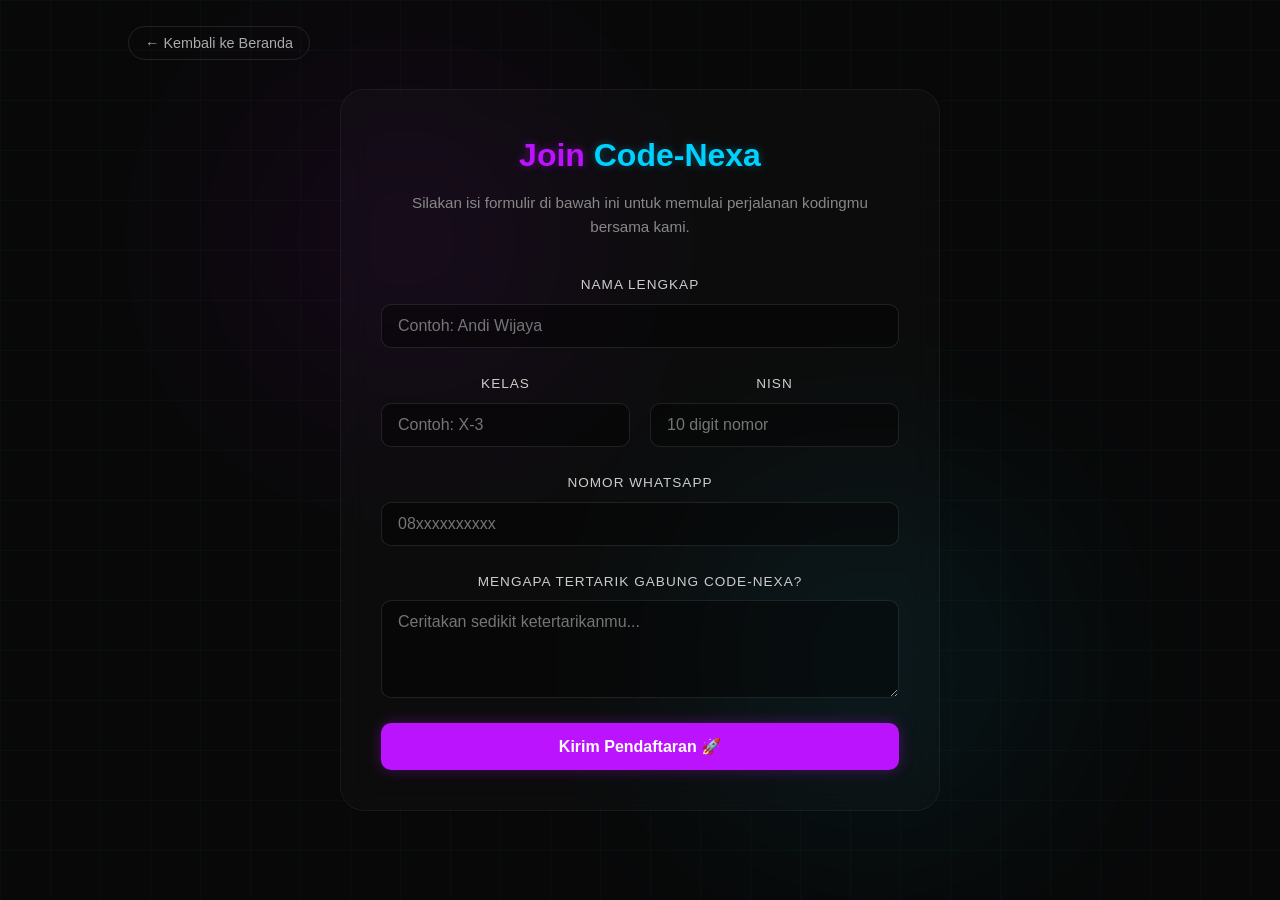
==== form.html @ c4f09be3 "first commit" ====
<!DOCTYPE html>
<html lang="id">
<head>
    <meta charset="UTF-8">
    <meta name="viewport" content="width=device-width, initial-scale=1.0">
    <title>Pendaftaran | CODE-NEXA</title>
    <link rel="stylesheet" href="style.css">
    <link rel="stylesheet" href="form.css"> <!-- CSS khusus untuk halaman daftar -->
</head>
<body>

    <!-- Tombol Kembali ke Beranda -->
    <div class="back-nav">
        <a href="index.html" class="btn-back">← Kembali ke Beranda</a>
    </div>

    <div class="form-wrapper">
        <!-- Ornamen Aura Background Redup -->
        <div class="form-glow-orb orb-1"></div>
        <div class="form-glow-orb orb-2"></div>

        <div class="form-container glass-card">
            <div class="form-header">
                <h1 class="soft-neon-purple">Join <span class="soft-neon-blue">Code-Nexa</span></h1>
                <p>Silakan isi formulir di bawah ini untuk memulai perjalanan kodingmu bersama kami.</p>
            </div>

            <!-- Form terintegrasi dengan FormSubmit agar masuk ke Email otomatis -->
            <!-- Action dialihkan ke server Web3Forms -->
        <form id="pendaftaranEkskul" action="https://api.web3forms.com/submit" method="POST">

             <!-- PENTING: Ganti teks di bawah ini dengan Access Key yang kamu copy dari Gmail tadi -->
                     <input type="hidden" name="access_key" value="edf87581-15c2-4b20-9ef4-ca0a12f0ca46">

                    <!-- Pengalihan otomatis kembali ke beranda setelah siswa sukses mendaftar -->
                     <input type="hidden" name="redirect" value="http://127.0.0.1:5500/index.html">
    
                    <!-- Menyembunyikan fitur captcha agar siswa tidak pusing mengisi teka-teki -->
                  <input type="checkbox" name="botcheck" class="hidden" style="display: none;">

                <div class="input-group">
                    <label for="nama">Nama Lengkap</label>
                    <input type="text" id="nama" name="Nama Lengkap" placeholder="Contoh: Andi Wijaya" required>
                </div>

                <div class="input-row">
                    <div class="input-group">
                        <label for="kelas">Kelas</label>
                        <input type="text" id="kelas" name="Kelas" placeholder="Contoh: X-3" required>
                    </div>
                    <div class="input-group">
                        <label for="nisn">NISN</label>
                        <input type="number" id="nisn" name="NISN" placeholder="10 digit nomor" required>
                    </div>
                </div>

                <div class="input-group">
                    <label for="whatsapp">Nomor WhatsApp</label>
                    <input type="tel" id="whatsapp" name="No WhatsApp" placeholder="08xxxxxxxxxx" required>
                </div>

                <div class="input-group">
                    <label for="alasan">Mengapa tertarik gabung Code-Nexa?</label>
                    <textarea id="alasan" name="Alasan Bergabung" rows="4" placeholder="Ceritakan sedikit ketertarikanmu..." required></textarea>
                </div>

                <button type="submit" class="submit-btn-neon">Kirim Pendaftaran 🚀</button>
            </form>
        </div>
    </div>
    <style> /* ANIMASI LOADING SPINNER */
.spinner {
    display: inline-block;
    width: 14px;
    height: 14px;
    border: 2px solid rgba(255, 255, 255, 0.3);
    border-radius: 50%;
    border-top-color: #fff;
    animation: spin 0.8s linear infinite;
    margin-right: 8px;
    vertical-align: middle;
}

@keyframes spin {
    to { transform: rotate(360deg); }
}
</style>
<script src="form.js"></script>
</body>
</html>
---- style.css ----
/* RESET & GLOBAL */
* {
    margin: 0; padding: 0; box-sizing: border-box;
    font-family: 'Segoe UI', sans-serif;
    scroll-behavior: smooth;
}

body {
    background: #080808;
    background-image: linear-gradient(rgba(0, 210, 255, 0.03) 1px, transparent 1px),
                      linear-gradient(90deg, rgba(0, 210, 255, 0.03) 1px, transparent 1px);
    background-size: 50px 50px;
    color: white;
    line-height: 1.6;
}

/* NAVIGASI */
header {
    background: rgba(0, 0, 0, 0.9);
    position: fixed; top: 0; width: 100%; z-index: 1000;
    border-bottom: 1px solid #222;
}

#about {
    position: relative;
    background: linear-gradient(rgba(8, 8, 8, 0.8), rgba(8, 8, 8, 0.8)), 
                url('/bg.\ kelas.jpg');
    background-size: cover;
    background-position: center;
    padding: 100px 10%;
}

nav {
    display: flex; justify-content: space-between; align-items: center;
    padding: 15px 10%;
}

.logo { font-size: 1.5rem; font-weight: bold; letter-spacing: 3px; }
.logo span { color: #bc13fe; text-shadow: 0 0 10px #bc13fe; }

nav ul { display: flex; list-style: none; gap: 20px; }
nav ul li a { color: #fff; text-decoration: none; font-size: 0.9rem; transition: 0.3s; }
nav ul li a:hover { color: #00d2ff; text-shadow: 0 0 10px #00d2ff; }

.btn-join { background: #bc13fe; padding: 5px 15px; border-radius: 5px; box-shadow: 0 0 10px #bc13fe; }


/* SPACING & GRID */
section { padding: 100px 10%; }
.grid-container { display: grid; grid-template-columns: repeat(auto-fit, minmax(280px, 1fr)); gap: 40px; margin-top: 40px; }
.text-center { text-align: center; margin-bottom: 20px; }

/* CARDS MATERI & MENTOR */
.materi-card, .mentor-card {
    background: #111; padding: 30px; border-radius: 20px;
    border: 1px solid #28188d; transition: 0.4s;
}

.materi-card:hover, .mentor-card:hover { transform: translateY(-10px); }

.neon-border-blue:hover { border-color: #00d2ff; box-shadow: 0 0 20px rgba(0, 210, 255, 0.3); }
.neon-border-purple:hover { border-color: #bc13fe; box-shadow: 0 0 20px rgba(188, 19, 254, 0.3); }

/* GALLERY */
.gallery-grid {
    display: grid; grid-template-columns: repeat(auto-fit, minmax(200px, 1fr)); gap: 15px; margin-top: 40px;
}

.gallery-item img {
    width: 100%; border-radius: 10px; border: 1px solid #333; transition: 0.3s;
}

.gallery-item img:hover { border-color: #00d2ff; filter: brightness(1.2); }

/* NEON TEXT */
/* Warna Biru Soft */
.neon-text-blue {
    color: #00d2ff;
    /* Gunakan hanya 2 lapis bayangan dengan blur yang lebih besar */
    text-shadow: 
        0 0 5px rgba(0, 210, 255, 0.5), 
        0 0 15px rgba(0, 210, 255, 0.3);
}

/* Warna Ungu Soft */
.neon-text-purple {
    color: #bc13fe;
    text-shadow: 
        0 0 5px rgba(188, 19, 254, 0.5), 
        0 0 15px rgba(188, 19, 254, 0.3);
}
.text-gradient { background: linear-gradient(90deg, #00d2ff, #bc13fe); -webkit-background-clip: text; -webkit-text-fill-color: transparent; font-weight: bold; }

/* MODAL */
.modal-overlay {
    display: none; position: fixed; top: 0; left: 0; width: 100%; height: 100%;
    background: rgba(0,0,0,0.85); backdrop-filter: blur(8px); z-index: 2000;
    justify-content: center; align-items: center; opacity: 0; transition: 0.3s;
}
.modal-overlay.active { display: flex; opacity: 1; }
.glass-card { background: rgba(255,255,255,0.05); padding: 40px; border-radius: 20px; border: 1px solid #bc13fe; text-align: center; }

/* RESPONSIVE */
@media (max-width: 768px) {
    nav ul { display: none; }
    section { padding: 60px 5%; }
}

/* Efek Lampu Neon Berkedip */
@keyframes flicker {
    0%, 18%, 22%, 25%, 53%, 57%, 100% {
        text-shadow: 0 0 4px #fff, 0 0 11px #fff, 0 0 19px #bc13fe, 0 0 40px #bc13fe, 0 0 80px #bc13fe;
    }
    20%, 24%, 55% {        
        text-shadow: none;
    }
}


.materi-card {
    position: relative;
    overflow: hidden;
}

.materi-card::before {
    content: '';
    position: absolute;
    top: -50%;
    left: -50%;
    width: 200%;
    height: 200%;
    background: conic-gradient(transparent, transparent, transparent, #00d2ff);
    animation: rotate 4s linear infinite;
    display: none;
}

.materi-card:hover::before {
    display: block;
}

.materi-card::after {
    content: '';
    position: absolute;
    inset: 2px; /* Jarak border */
    background: #111;
    border-radius: 18px;
    z-index: 1;
}

/* Pastikan konten card tetap di atas animasi border */
.materi-card * {
    position: relative;
    z-index: 2;
}

@keyframes rotate {
    100% { transform: rotate(360deg); }
}

/* Elemen sembunyi di awal */
.reveal {
    opacity: 0;
    transform: translateY(30px); /* Sedikit turun ke bawah */
    transition: opacity 0.8s ease-out, transform 0.8s ease-out;
}

/* Muncul dari bawah */
.reveal-bottom { transform: translateY(50px); }

/* Muncul dari kiri */
.reveal-left { transform: translateX(-50px); }

/* Saat class 'show' aktif (via JS) */
.reveal.show {
    opacity: 1;
    transform: translateY(0);
}

/* --- ANIMASI GLITCH CODE-NEXA --- */

.glitch {
    position: relative;
    display: inline-block;
}

/* Membuat salinan teks ungu (Pseudo-element Before) */
.glitch::before {
    content: attr(data-text);
    position: absolute;
    top: 0;
    left: 0;
    width: 100%;
    height: 100%;
    color: #bc13fe; /* Warna Ungu */
    background: #080808; /* Samakan dengan BG body */
    overflow: hidden;
    text-shadow: -2px 0 #bc13fe;
    clip: rect(0, 900px, 0, 0); /* Sembunyi di awal */
}

/* Membuat salinan teks biru (Pseudo-element After) */
.glitch::after {
    content: attr(data-text);
    position: absolute;
    top: 0;
    left: 0;
    width: 100%;
    height: 100%;
    color: #00d2ff; /* Warna Biru */
    background: #080808; /* Samakan dengan BG body */
    overflow: hidden;
    text-shadow: 2px 0 #00d2ff;
    clip: rect(0, 900px, 0, 0); /* Sembunyi di awal */
}

/* Jalankan Animasi Saat Hover */
.glitch:hover::before {
    animation: glitch-anim 0.3s infinite linear alternate-reverse;
}

.glitch:hover::after {
    animation: glitch-anim-2 0.3s infinite linear alternate-reverse;
}


@keyframes softFlicker {
    0%, 100% {
        opacity: 1;
        text-shadow: 0 0 8px rgba(188, 19, 254, 0.4);
    }
    50% {
        opacity: 0.8;
        text-shadow: 0 0 3px rgba(188, 19, 254, 0.2);
    }
}

.neon-flicker-pulse {
    animation: softFlicker 4s infinite ease-in-out;
}

.stat-box {
    display: flex;
    justify-content: space-around;
    padding: 50px 10%;
    background: rgba(255, 255, 255, 0.02);
    border-top: 1px solid #222;
    border-bottom: 1px solid #222;
    text-align: center;
}
.stat-box { font-size: 2.5rem; margin-bottom: 5px; }
.stat-box { color: #666; text-transform: uppercase; letter-spacing: 2px; font-size: 0.8rem; }
/* Container Dasar */
.about-container {
    display: flex;
    align-items: center;
    justify-content: space-between;
    gap: 50px;
}

/* Tipografi Judul */
.main-title {
    font-size: 3rem;
    line-height: 1.2;
    margin-bottom: 20px;
    color: #f0f0f0;
}

/* Neon yang Redup & Soft */
.soft-neon-purple {
    color: #bc13fe;
    /* Cahaya tipis, tidak menyilaukan */
    text-shadow: 0 0 10px rgba(188, 19, 254, 0.4); 
    position: relative;
}

/* Deskripsi yang nyaman dibaca */
.about-description {
    color: #aaa;
    font-size: 1.1rem;
    max-width: 600px;
    margin-bottom: 30px;
}

/* List Fitur */
.about-features {
    display: flex;
    gap: 20px;
    flex-wrap: wrap;
}

.feat-item {
    font-size: 0.85rem;
    color: #00d2ff;
    background: rgba(0, 210, 255, 0.05);
    padding: 5px 15px;
    border-radius: 50px;
    border: 1px solid rgba(0, 210, 255, 0.1);
}

/* Ornamen Visual (Background Aura) */
.about-visual {
    position: relative;
    width: 300px;
    height: 300px;
    display: flex;
    justify-content: center;
    align-items: center;
}

.glow-orb {
    position: absolute;
    width: 150px;
    height: 150px;
    filter: blur(80px); /* Blur tinggi agar cahayanya lembut */
    opacity: 0.2; /* Sangat redup */
    z-index: -1;
}

.orb-purple { background: #bc13fe; top: 0; right: 0; }
.orb-blue { background: #00d2ff; bottom: 0; left: 0; }

.visual-box {
    background: rgba(255, 255, 255, 0.03);
    padding: 20px;
    border-radius: 15px;
    border: 1px solid rgba(255, 255, 255, 0.1);
    font-family: 'Courier New', monospace;
    color: #555;
}

/* Responsif HP */
@media (max-width: 768px) {
    .about-container {
        flex-direction: column;
        text-align: center;
    }
    .about-visual {
        display: none; /* Sembunyikan visual di HP agar fokus ke teks */
    }
    .about-features {
        justify-content: center;
    }
}

@keyframes softNeonFlicker {
    0%, 100% { text-shadow: 0 0 10px rgba(188, 19, 254, 0.4); }
    33% { text-shadow: 0 0 5px rgba(188, 19, 254, 0.2); }
    66% { text-shadow: 0 0 15px rgba(188, 19, 254, 0.5); }
}

.neon-flicker {
    animation: softNeonFlicker 5s infinite;
}

.marquee {
    overflow: hidden;
    background: #111;
    padding: 15px 0;
    border-top: 1px solid #bc13fe;
    border-bottom: 1px solid #bc13fe;
}

.marquee-content {
    display: flex;
    white-space: nowrap;
    animation: scrolling 20s linear infinite;
}

.marquee-content span {
    font-weight: bold;
    color: #fff;
    margin: 0 40px;
    letter-spacing: 3px;
    opacity: 0.5;
}

@keyframes scrolling {
    0% { transform: translateX(0); }
    100% { transform: translateX(-50%); }
}

.mentor-card {
    position: relative;
    overflow: hidden;
}

.mentor-card::before {
    content: '';
    position: absolute;
    top: -50%;
    left: -50%;
    width: 200%;
    height: 200%;
    background: conic-gradient(transparent, transparent, transparent, #00d2ff);
    animation: rotate 4s linear infinite;
    display: none;
}

.mentor-card:hover::before {
    display: block;
}

.mentor-card::after {
    content: '';
    position: absolute;
    inset: 2px; /* Jarak border */
    background: #111;
    border-radius: 18px;
    z-index: 1;
}

/* Pastikan konten card tetap di atas animasi border */
.mentor-card * {
    position: relative;
    z-index: 2;
}

@keyframes rotate {
    100% { transform: rotate(360deg); }
}

/* Efek Mengetik Kursor */
#dynamic-typing::after {
    content: '|';
    animation: blink 0.7s infinite;
}

@keyframes blink {
    50% { opacity: 0; }
}

/* Tombol Switch Tema */
.theme-btn {
    background: none;
    border: 1px solid rgba(255, 255, 255, 0.2);
    font-size: 1.2rem;
    cursor: pointer;
    padding: 5px 10px;
    border-radius: 50%;
    transition: 0.3s;
}
.theme-btn:hover {
    transform: scale(1.1);
    border-color: #00d2ff;
}

/* Tampilan Notifikasi Sukses di dalam Form */
.success-message {
    animation: fadeInUp 0.5s ease forwards;
    padding: 20px;
}
.success-icon {
    font-size: 3rem;
    animation: bounce 1s infinite;
}
@keyframes bounce {
    0%, 100% { transform: translateY(0); }
    50% { transform: translateY(-10px); }
}

/* Mode Alternatif (Cyber Pink Mode) saat tombol tema diklik */
body.cyber-pink {
    background: #0f0514;
    background-image: linear-gradient(rgba(188, 19, 254, 0.03) 1px, transparent 1px),
                      linear-gradient(90deg, rgba(188, 19, 254, 0.03) 1px, transparent 1px);
}
body.cyber-pink .soft-neon-purple {
    color: #00d2ff;
    text-shadow: 0 0 10px rgba(0, 210, 255, 0.4);
}

/* ==========================================
   CTA SECTION WITH ORGANIC GLASSMORPHISM
   ========================================== */
.cta-section {
    padding: 60px 20px;
    display: flex;
    justify-content: center;
    align-items: center;
    background: #0d0d11; /* Latar belakang gelap */
}

.glass-card-organic {
    background: rgba(255, 255, 255, 0.03);
    backdrop-filter: blur(12px);
    -webkit-backdrop-filter: blur(12px);
    border: 1px solid rgba(255, 255, 255, 0.08);
    
    /* Bentuk organik melengkung lembut, menghindari boxy */
    border-radius: 24px; 
    
    padding: 40px 50px;
    width: 100%;
    max-width: 1000px;
    display: flex;
    justify-content: space-between;
    align-items: center;
    gap: 30px;
    
    /* Soft warm glow effect */
    box-shadow: 0 15px 35px rgba(0, 0, 0, 0.5), 
                0 0 25px rgba(255, 77, 0, 0.05); 
    transition: transform 0.3s ease, box-shadow 0.3s ease;
}

.glass-card-organic:hover {
    transform: translateY(-5px);
    box-shadow: 0 20px 40px rgba(0, 0, 0, 0.6), 
                0 0 35px rgba(255, 77, 0, 0.1); /* Pendaran neon diperlembut saat hover */
}

.cta-content h2 {
    color: #ffffff;
    font-size: 2rem;
    margin-bottom: 10px;
    font-weight: 700;
}

.text-glow-warm {
    color: #4336ff; /* Warna oranye api hangat */
    text-shadow: 0 0 8px rgba(175, 54, 255, 0.4);
}

.cta-content p {
    color: #b0b0bc;
    font-size: 1rem;
    max-width: 600px;
    line-height: 1.6;
}

/* TOMBOL CTA NEON */
.btn-cta-neon {
    display: inline-flex;
    align-items: center;
    gap: 10px;
    padding: 14px 32px;
    background: linear-gradient(135deg, #0000ff, #d400ff); /* Tema Gradasi Api */
    color: #ffffff;
    text-decoration: none;
    font-weight: 600;
    border-radius: 50px; /* Rounded pill shape */
    transition: all 0.3s ease;
    box-shadow: 0 4px 15px rgba(0, 85, 255, 0.2);
}

.btn-cta-neon:hover {
    transform: scale(1.05);
    box-shadow: 0 6px 20px rgba(0, 68, 255, 0.4); /* Efek glow tombol tetap nyaman di mata */
}

/* RESPONSIF UNTUK HP */
@media (max-width: 768px) {
    .glass-card-organic {
        flex-direction: column;
        text-align: center;
        padding: 30px 24px;
    }
    
    .cta-content p {
        margin-bottom: 10px;
    }
    
    .btn-cta-neon {
        width: 100%;
        justify-content: center;
    }
}

/* ==========================================
   INTERACTIVE SKILLS MATRIX STYLE
   ========================================== */
.skills-section {
    padding: 60px 20px;
    background: #0d0d11;
    text-align: center;
}

.skills-headline h2 {
    color: #ffffff;
    font-size: 2.2rem;
    margin-bottom: 10px;
}

.skills-headline p {
    color: #b0b0bc;
    margin-bottom: 40px;
}

.matrix-container {
    max-width: 900px;
    margin: 0 auto;
    display: flex;
    flex-direction: column;
    gap: 20px;
}

/* Navigasi Tombol */
.matrix-nav {
    display: flex;
    justify-content: center;
    gap: 15px;
}

.matrix-btn {
    background: rgba(255, 255, 255, 0.02);
    border: 1px solid rgba(255, 255, 255, 0.08);
    color: #b0b0bc;
    padding: 12px 28px;
    border-radius: 50px;
    cursor: pointer;
    font-weight: 600;
    font-size: 1rem;
    display: flex;
    align-items: center;
    gap: 8px;
    transition: all 0.3s ease;
}

.matrix-btn:hover {
    color: #ffffff;
    border-color: rgba(134, 54, 255, 0.3);
    box-shadow: 0 0 15px rgba(208, 54, 255, 0.1); /* Soft glow nyaman di mata */
}

.matrix-btn.active {
    background: linear-gradient(135deg, #0800ff1a, #1100ff33);
    border-color: #3643ff;
    color: #ffffff;
    box-shadow: 0 0 15px rgba(98, 54, 255, 0.2);
}

/* Konten Display */
.matrix-display {
    text-align: left;
    min-height: 180px;
    display: flex;
    align-items: center;
}

.skill-detail-panel h3 {
    color: #ffffff;
    font-size: 1.5rem;
    margin-bottom: 12px;
    display: flex;
    align-items: center;
    gap: 10px;
}

.skill-detail-panel p {
    color: #b0b0bc;
    line-height: 1.6;
    margin-bottom: 20px;
}

/* Kumpulan Tag Materi */
.sub-topics {
    display: flex;
    flex-wrap: wrap;
    gap: 10px;
}

.topic-tag {
    background: rgba(255, 255, 255, 0.05);
    border: 1px solid rgba(255, 255, 255, 0.1);
    color: #ffffff;
    padding: 6px 14px;
    border-radius: 8px;
    font-size: 0.85rem;
    font-weight: 500;
}
---- form.css ----
/* WRAPPER & LAYOUT GENERAl */
.form-wrapper {
    min-height: 100vh;
    display: flex;
    justify-content: center;
    align-items: center;
    padding: 40px 20px;
    position: relative;
    overflow: hidden;
}

/* Navigasi Kembali */
.back-nav {
    position: absolute;
    top: 30px;
    left: 10%;
    z-index: 10;
}

.btn-back {
    color: #aaa;
    text-decoration: none;
    font-size: 0.9rem;
    transition: 0.3s;
    padding: 8px 16px;
    border-radius: 20px;
    border: 1px solid rgba(255, 255, 255, 0.1);
}

.btn-back:hover {
    color: #00d2ff;
    border-color: rgba(0, 210, 255, 0.3);
    background: rgba(0, 210, 255, 0.02);
}

/* KOTAK GLASSMORPHISM FORM */
.form-container {
    max-width: 600px;
    width: 100%;
    background: rgba(255, 255, 255, 0.02);
    backdrop-filter: blur(15px);
    border: 1px solid rgba(255, 255, 255, 0.05);
    padding: 40px;
    border-radius: 24px;
    position: relative;
    z-index: 2;
}

.form-header {
    text-align: center;
    margin-bottom: 35px;
}

.form-header p {
    color: #888;
    font-size: 0.95rem;
    margin-top: 10px;
}

/* INPUT STYLING */
.input-group {
    margin-bottom: 25px;
    display: flex;
    flex-direction: column;
}

.input-row {
    display: flex;
    gap: 20px;
}

.input-row .input-group {
    flex: 1;
}

label {
    color: #ccc;
    font-size: 0.85rem;
    margin-bottom: 8px;
    letter-spacing: 1px;
    text-transform: uppercase;
}

input, textarea {
    background: rgba(0, 0, 0, 0.4);
    border: 1px solid rgba(255, 255, 255, 0.1);
    padding: 12px 16px;
    border-radius: 10px;
    color: #fff;
    font-size: 1rem;
    transition: 0.3s ease;
}

input:focus, textarea:focus {
    outline: none;
    border-color: rgba(0, 210, 255, 0.5);
    box-shadow: 0 0 10px rgba(0, 210, 255, 0.1);
}

/* BUTTON SOFT NEON */
.submit-btn-neon {
    width: 100%;
    background: #bc13fe;
    color: #fff;
    border: none;
    padding: 14px;
    border-radius: 10px;
    font-size: 1rem;
    font-weight: bold;
    cursor: pointer;
    box-shadow: 0 0 15px rgba(188, 19, 254, 0.3);
    transition: 0.3s;
}

.submit-btn-neon:hover {
    transform: translateY(-2px);
    box-shadow: 0 0 20px rgba(188, 19, 254, 0.5);
    background: #c724ff;
}

/* ORNAMEN AURA BACKGROUND REDUP (SOFT) */
.form-glow-orb {
    position: absolute;
    width: 300px;
    height: 300px;
    border-radius: 50%;
    filter: blur(120px);
    opacity: 0.1; /* Sangat redup agar mata nyaman */
    z-index: 1;
}
.orb-1 { background: #bc13fe; top: 10%; left: 20%; }
.orb-2 { background: #00d2ff; bottom: 10%; right: 20%; }

/* Soft Neon Utility */
.soft-neon-blue { color: #00d2ff; text-shadow: 0 0 8px rgba(0, 210, 255, 0.3); }

/* RESPONSIVE HP */
@media (max-width: 500px) {
    .input-row { flex-direction: column; gap: 0; }
    .form-container { padding: 25px; }
    .back-nav { top: 15px; left: 5%; }
    .form-wrapper { padding-top: 80px; }
}
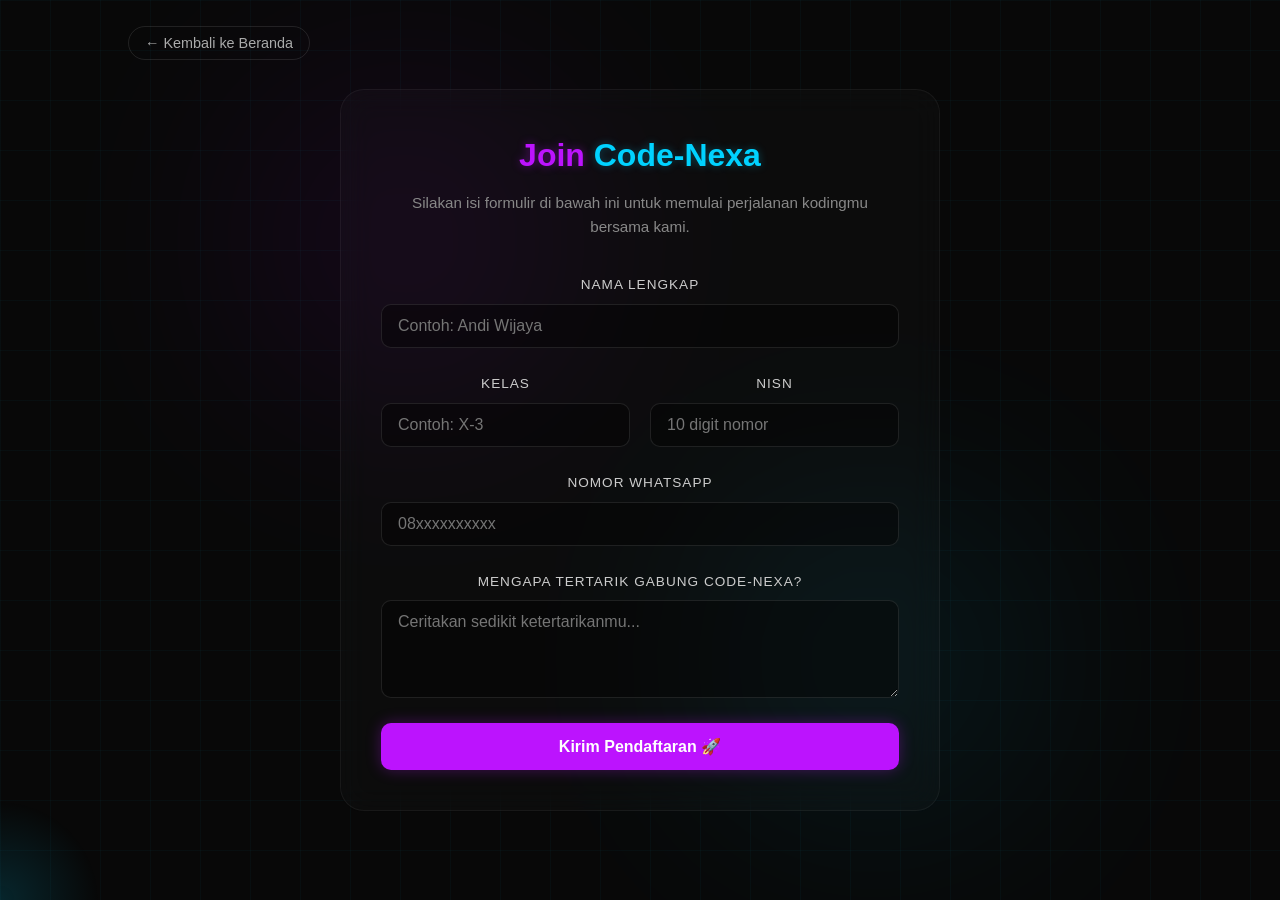
==== commit 3c074ed5: "fitur pt2" ====
--- a/form.html
+++ b/form.html
@@ -68,6 +68,21 @@
             </form>
         </div>
     </div>
+
+    <div class="cursor-glow"></div>
+    <style>
+        .cursor-glow {
+        width: 200px;
+        height: 200px;
+        background: radial-gradient(circle, rgba(0, 210, 255, 0.15) 0%, transparent 70%);
+        border-radius: 50%;
+        position: fixed;
+        pointer-events: none;
+        z-index: 9999;
+        transform: translate(-50%, -50%);
+    }
+    </style>
+
     <style> /* ANIMASI LOADING SPINNER */
 .spinner {
     display: inline-block;
--- a/style.css
+++ b/style.css
@@ -1,4 +1,8 @@
 /* RESET & GLOBAL */
+html {
+    scroll-behavior: smooth; /* Efek meluncur mulus otomatis di seluruh halaman */
+    scroll-padding-top: 80px; /* JAGA-JAGA: Beri jarak aman agar judul seksi tidak tertutup navbar yang melayang (fixed navbar) */
+}
 * {
     margin: 0; padding: 0; box-sizing: border-box;
     font-family: 'Segoe UI', sans-serif;
@@ -667,4 +671,910 @@
     border-radius: 8px;
     font-size: 0.85rem;
     font-weight: 500;
-}+}
+
+/* ==========================================
+   FASE 1: CODING LAB SIMULATOR STYLE
+   ========================================== */
+.simulation-section {
+    padding: 60px 20px;
+    background: #0d0d11;
+    text-align: center;
+}
+.simulation-header h2 {
+    color: #ffffff;
+    font-size: 2.2rem;
+    margin-bottom: 10px;
+}
+.simulation-container {
+    max-width: 1100px;
+    margin: 30px auto 0 auto;
+}
+.challenge-box {
+    text-align: left;
+    padding: 35px;
+    display: flex;
+    flex-direction: column;
+    justify-content: center;
+}
+.challenge-badge {
+    background: rgba(255, 94, 54, 0.1);
+    color: #ff5e36;
+    border: 1px solid rgba(255, 94, 54, 0.2);
+    padding: 4px 12px;
+    border-radius: 50px;
+    font-size: 0.8rem;
+    font-weight: 600;
+    width: max-content;
+    margin-bottom: 15px;
+}
+.challenge-box h3 {
+    color: #fff;
+    font-size: 1.6rem;
+    margin-bottom: 15px;
+}
+.challenge-box p {
+    color: #b0b0bc;
+    line-height: 1.6;
+}
+.clue-box {
+    background: rgba(255, 255, 255, 0.02);
+    border-left: 3px solid #ff5e36;
+    padding: 15px;
+    margin: 20px 0;
+    border-radius: 0 12px 12px 0;
+}
+.clue-box ul {
+    margin-top: 8px;
+    padding-left: 20px;
+    color: #b0b0bc;
+}
+.btn-check-code {
+    background: linear-gradient(135deg, #ff4500, #ff7300);
+    color: #fff;
+    border: none;
+    padding: 14px 24px;
+    font-weight: 600;
+    border-radius: 12px;
+    cursor: pointer;
+    transition: all 0.3s ease;
+    text-align: center;
+}
+.btn-check-code:hover {
+    transform: translateY(-2px);
+    box-shadow: 0 5px 15px rgba(255, 69, 0, 0.3);
+}
+
+/* Editor Input Area */
+.editor-box-container {
+    padding: 0 !important;
+    background: rgba(15, 15, 22, 0.6) !important;
+    display: flex;
+    flex-direction: column;
+    overflow: hidden;
+}
+.editor-input-area {
+    flex-grow: 1;
+}
+#user-code-input {
+    width: 100%;
+    height: 180px;
+    background: transparent;
+    border: none;
+    padding: 20px;
+    color: #00ffcc;
+    font-family: 'Consolas', 'Courier New', monospace;
+    font-size: 0.95rem;
+    resize: none;
+    outline: none;
+    line-height: 1.5;
+}
+.lab-output-window {
+    background: rgba(0, 0, 0, 0.2);
+    border: 1px dashed rgba(255, 255, 255, 0.1);
+    margin: 0 20px 20px 20px;
+    padding: 20px;
+    border-radius: 12px;
+    min-height: 80px;
+    text-align: left;
+    color: #fff;
+}
+
+/* ==========================================
+   FASE 2: HACKATHON SECTION STYLE
+   ========================================== */
+.hackathon-section {
+    padding: 80px 20px;
+    background: #0d0d11;
+    position: relative;
+    display: flex;
+    justify-content: center;
+}
+.hackathon-container {
+    max-width: 1100px;
+    width: 100%;
+    padding: 45px !important;
+    display: grid;
+    grid-template-columns: 1.2fr 0.8fr;
+    gap: 40px;
+    align-items: center;
+    position: relative;
+    z-index: 2;
+    box-shadow: 0 15px 35px rgba(0,0,0,0.5), 0 0 30px rgba(0, 210, 255, 0.03);
+}
+.text-glow-blue {
+    color: #00d2ff;
+    text-shadow: 0 0 8px rgba(0, 210, 255, 0.4);
+}
+.hackathon-badge {
+    background: rgba(0, 210, 255, 0.1);
+    color: #00d2ff;
+    border: 1px solid rgba(0, 210, 255, 0.2);
+    padding: 5px 14px;
+    border-radius: 50px;
+    font-size: 0.8rem;
+    font-weight: 600;
+    display: inline-block;
+    margin-bottom: 15px;
+}
+.hackathon-info h2 {
+    color: #fff;
+    font-size: 2.5rem;
+    margin-bottom: 15px;
+}
+.hackathon-info p {
+    color: #b0b0bc;
+    line-height: 1.7;
+}
+.hackathon-meta-grid {
+    display: flex;
+    gap: 30px;
+    margin-top: 25px;
+    flex-wrap: wrap;
+}
+.meta-item {
+    display: flex;
+    align-items: center;
+    gap: 12px;
+    color: #fff;
+}
+.meta-item i {
+    color: #00d2ff;
+    font-size: 1.3rem;
+}
+.meta-item div {
+    display: flex;
+    flex-direction: column;
+}
+.meta-item span {
+    font-size: 0.8rem;
+    color: #696979;
+}
+.meta-item interstate {
+    font-size: 0.95rem;
+}
+
+/* Countdown Box Component */
+.hackathon-countdown-box {
+    background: rgba(255, 255, 255, 0.02);
+    border: 1px solid rgba(255, 255, 255, 0.05);
+    border-radius: 16px;
+    padding: 30px;
+    text-align: center;
+    display: flex;
+    flex-direction: column;
+    align-items: center;
+}
+.hackathon-countdown-box h4 {
+    color: #b0b0bc;
+    font-weight: 500;
+    margin-bottom: 15px;
+}
+.countdown-timer {
+    display: flex;
+    gap: 15px;
+    margin-bottom: 25px;
+}
+.time-block {
+    background: rgba(0, 0, 0, 0.3);
+    border: 1px solid rgba(255, 255, 255, 0.05);
+    padding: 10px 15px;
+    border-radius: 12px;
+    min-width: 70px;
+    display: flex;
+    flex-direction: column;
+}
+.time-block span {
+    font-size: 1.8rem;
+    font-weight: 700;
+    color: #ffffff;
+    font-family: monospace;
+}
+.time-block small {
+    color: #696979;
+    font-size: 0.75rem;
+}
+.btn-hackathon-join {
+    width: 100%;
+    padding: 14px;
+    background: transparent;
+    border: 1px solid #00d2ff;
+    color: #00d2ff;
+    text-decoration: none;
+    font-weight: 600;
+    border-radius: 12px;
+    transition: all 0.3s ease;
+    box-shadow: 0 0 10px rgba(0, 210, 255, 0.1);
+}
+.btn-hackathon-join:hover {
+    background: #00d2ff;
+    color: #0d0d11;
+    box-shadow: 0 0 20px rgba(0, 210, 255, 0.3);
+    transform: scale(1.02);
+}
+
+/* RESPONSIVE LAYOUT MOBILE */
+@media (max-width: 900px) {
+    .hackathon-container {
+        grid-template-columns: 1fr;
+        padding: 25px !important;
+    }
+}
+
+/* ==========================================================================
+   CSS MASTER: SECTION CARD MATERI & POP-UP MODAL ENGINE
+   ========================================================================== */
+
+/* Container Section */
+.materi-section {
+    padding: 60px 0;
+    width: 100%;
+}
+
+.materi-container {
+    max-width: 1200px;
+    margin: 0 auto;
+    padding: 0 20px;
+    box-sizing: border-box;
+}
+
+.materi-title {
+    text-align: center;
+    font-size: 2rem;
+    font-weight: 700;
+    color: #ffffff;
+    margin-bottom: 40px;
+    letter-spacing: 0.5px;
+    text-shadow: 0 0 10px rgba(0, 210, 255, 0.2);
+}
+
+/* Grid Layout */
+.materi-grid {
+    display: grid;
+    grid-template-columns: repeat(3, 1fr);
+    gap: 25px;
+}
+
+/* Card Styling (Organic Glassmorphism) */
+.materi-card {
+    padding: 30px;
+    cursor: pointer;
+    transition: transform 0.3s cubic-bezier(0.25, 1, 0.5, 1), box-shadow 0.3s ease, border-color 0.3s ease;
+    display: flex;
+    flex-direction: column;
+    align-items: flex-start;
+}
+
+.materi-card:hover {
+    transform: translateY(-6px);
+    border-color: rgba(255, 255, 255, 0.15);
+    box-shadow: 0 15px 30px rgba(0, 0, 0, 0.5);
+}
+
+/* Ikon Pembungkus & Soft Glow Effect */
+.card-icon-wrapper {
+    width: 45px;
+    height: 45px;
+    border-radius: 10px;
+    display: flex;
+    align-items: center;
+    justify-content: center;
+    font-size: 1.3rem;
+    margin-bottom: 20px;
+}
+
+.html-glow { background: rgba(255, 69, 0, 0.1); color: #ff4500; border: 1px solid rgba(255, 69, 0, 0.2); }
+.python-glow { background: rgba(0, 210, 255, 0.1); color: #00d2ff; border: 1px solid rgba(0, 210, 255, 0.2); }
+.mobile-glow { background: rgba(160, 32, 240, 0.1); color: #a020f0; border: 1px solid rgba(160, 32, 240, 0.2); }
+
+.materi-card h3 {
+    color: #ffffff;
+    font-size: 1.25rem;
+    margin: 0 0 12px 0;
+}
+
+.materi-card p {
+    color: #a0a0b0;
+    font-size: 0.9rem;
+    line-height: 1.5;
+    margin: 0 0 20px 0;
+    flex-grow: 1;
+}
+
+.btn-baca-materi {
+    font-size: 0.85rem;
+    font-weight: 600;
+    color: #b0b0bc;
+    display: flex;
+    align-items: center;
+    gap: 8px;
+    transition: color 0.2s ease;
+}
+
+.materi-card:hover .btn-baca-materi {
+    color: #00ffcc;
+}
+
+/* ==========================================
+   MODAL POP-UP ENGINE STYLING
+   ========================================== */
+.materi-modal-overlay {
+    position: fixed;
+    top: 0;
+    left: 0;
+    width: 100%;
+    height: 100%;
+    background: rgba(4, 4, 6, 0.75);
+    backdrop-filter: blur(8px);
+    -webkit-backdrop-filter: blur(8px);
+    z-index: 1000;
+    display: flex;
+    align-items: center;
+    justify-content: center;
+    opacity: 0;
+    pointer-events: none;
+    transition: opacity 0.3s ease;
+}
+
+/* Trigger Muncul (Diaktifkan via JS) */
+.materi-modal-overlay.modal-active {
+    opacity: 1;
+    pointer-events: auto;
+}
+
+/* Konten Utama di Dalam Modal */
+.materi-modal-content {
+    width: 100%;
+    max-width: 500px; /* Batasi lebar maksimal agar tidak terlalu melar */
+    padding: 30px;
+    position: relative;
+    transform: scale(0.9);
+    transition: transform 0.3s cubic-bezier(0.34, 1.56, 0.64, 1);
+    background: #0f0f15 !important;
+    display: flex;
+    flex-direction: column; /* Mengatur semua komponen menyusun ke bawah, bukan ke samping */
+    align-items: flex-start; /* Meratakan semua konten ke sebelah kiri */
+    box-sizing: border-box;
+}
+
+.materi-modal-overlay.modal-active .materi-modal-content {
+    transform: scale(1);
+}
+
+/* Tombol Silang Close di Sudut Kanan Atas */
+.modal-close-btn {
+    position: absolute;
+    top: 15px;
+    right: 20px;
+    background: transparent;
+    border: none;
+    color: #606070;
+    font-size: 1.8rem;
+    cursor: pointer;
+    transition: color 0.2s ease;
+    z-index: 10;
+}
+.modal-close-btn:hover { color: #ffffff; }
+
+/* Tag Kategori di Atas Judul */
+.modal-header-tag {
+    font-size: 0.75rem;
+    font-weight: 800;
+    padding: 4px 10px;
+    border-radius: 4px;
+    display: inline-flex;
+    align-items: center;
+    gap: 6px;
+    margin-bottom: 15px;
+}
+
+/* Judul Utama Modal */
+.materi-modal-content h2 {
+    color: #ffffff;
+    font-size: 1.5rem;
+    margin: 0 0 15px 0;
+    text-align: left;
+    width: 100%;
+}
+
+/* Area Isi Konten yang Bisa Di-scroll Secara Vertikal Saja */
+.modal-body-scroll {
+    width: 100%; /* Paksa lebar penuh mengikuti kontainer utama */
+    max-height: 300px; /* Batasi tinggi maksimal agar tidak menembus layar */
+    overflow-y: auto; /* Aktifkan scroll atas-bawah jika teks panjang */
+    overflow-x: hidden; /* Matikan total scroll kiri-kanan yang merusak layout */
+    padding-right: 8px;
+    margin-bottom: 25px;
+    box-sizing: border-box;
+    text-align: left;
+}
+
+/* Kustomisasi Tampilan Scrollbar agar Tipis dan Estetik */
+.modal-body-scroll::-webkit-scrollbar {
+    width: 4px;
+}
+.modal-body-scroll::-webkit-scrollbar-track {
+    background: rgba(255, 255, 255, 0.01);
+}
+.modal-body-scroll::-webkit-scrollbar-thumb {
+    background: rgba(255, 255, 255, 0.1);
+    border-radius: 4px;
+}
+.modal-body-scroll::-webkit-scrollbar-thumb:hover {
+    background: #00ffcc;
+}
+
+.modal-body-scroll p {
+    color: #a0a0b0;
+    font-size: 0.95rem;
+    line-height: 1.6;
+    margin: 0 0 15px 0;
+}
+
+/* Box Wadah Sub-Materi Internal */
+.sub-materi-box {
+    width: 100%; /* Pastikan box sub-materi melebar sempurna */
+    background: rgba(255, 255, 255, 0.02);
+    border: 1px solid rgba(255, 255, 255, 0.04);
+    border-radius: 8px;
+    padding: 15px;
+    margin-bottom: 15px;
+    box-sizing: border-box;
+}
+
+.sub-materi-box h4 {
+    margin: 0 0 8px 0;
+    color: #ffffff;
+    font-size: 1rem;
+    display: flex;
+    align-items: center;
+    gap: 8px;
+}
+
+.sub-materi-box p {
+    margin: 0;
+    font-size: 0.88rem;
+    color: #a0a0b0;
+}
+
+/* Tombol Akses ke Halaman Arena */
+.modal-btn-arena {
+    display: flex;
+    width: 100%; /* Membuat tombol memanjang penuh di bagian bawah */
+    background: linear-gradient(135deg, #ff4500, #ff7300);
+    color: #ffffff;
+    text-decoration: none;
+    padding: 12px;
+    border-radius: 8px;
+    font-weight: 700;
+    font-size: 0.95rem;
+    justify-content: center;
+    align-items: center;
+    gap: 10px;
+    box-sizing: border-box;
+    transition: opacity 0.2s ease, transform 0.2s ease;
+    margin-top: auto; /* Dorong tombol untuk selalu berada di paling bawah modal */
+}
+
+.modal-btn-arena:hover {
+    opacity: 0.95;
+    transform: translateY(-1px);
+}
+
+/* Aturan Responsif Layar Smartphone */
+@media (max-width: 600px) {
+    .materi-modal-content {
+        width: 92%;
+        padding: 20px;
+    }
+    .materi-modal-content h2 {
+        font-size: 1.3rem;
+    }
+}
+
+/* --- Pembungkus Ikon pada Card --- */
+.card-icon-wrapper {
+    width: 50px;
+    height: 50px;
+    border-radius: 12px;
+    display: flex;
+    align-items: center;
+    justify-content: center;
+    font-size: 1.6rem; /* Ukuran logo */
+    margin-bottom: 20px;
+    transition: all 0.3s ease;
+}
+
+/* --- Efek Warna & Soft Glow Per Kategori (Nyaman di Mata) --- */
+.html-glow { 
+    background: rgba(255, 69, 0, 0.1); 
+    color: #ff4500; 
+    border: 1px solid rgba(255, 69, 0, 0.25);
+    box-shadow: 0 0 15px rgba(255, 69, 0, 0.15);
+}
+
+.python-glow { 
+    background: rgba(0, 210, 255, 0.1); 
+    color: #00d2ff; 
+    border: 1px solid rgba(0, 210, 255, 0.25);
+    box-shadow: 0 0 15px rgba(0, 210, 255, 0.15);
+}
+
+.mobile-glow { 
+    background: rgba(160, 32, 240, 0.1); 
+    color: #bfa3ff; 
+    border: 1px solid rgba(160, 32, 240, 0.25);
+    box-shadow: 0 0 15px rgba(160, 32, 240, 0.15);
+}
+
+/* --- Efek Interaktif Saat Card Di-Hover Teman Sekolahmu --- */
+.materi-card:hover .html-glow {
+    box-shadow: 0 0 20px rgba(255, 69, 0, 0.35);
+    background: rgba(255, 69, 0, 0.15);
+}
+
+.materi-card:hover .python-glow {
+    box-shadow: 0 0 20px rgba(0, 210, 255, 0.35);
+    background: rgba(0, 210, 255, 0.15);
+}
+
+.materi-card:hover .mobile-glow {
+    box-shadow: 0 0 20px rgba(160, 32, 240, 0.35);
+    background: rgba(160, 32, 240, 0.15);
+}
+
+/* ==========================================================================
+   CSS EXPANSION: INSTRUCTORS & ACTIVITIES SECTIONS
+   ========================================================================== */
+
+/* Pengatur Jarak Kontainer Global */
+.nexa-container {
+    max-width: 1200px;
+    margin: 0 auto;
+    padding: 0 20px;
+    box-sizing: border-box;
+}
+
+.section-glow-title {
+    text-align: center;
+    font-size: 1.8rem;
+    font-weight: 700;
+    margin-bottom: 35px;
+    letter-spacing: 0.5px;
+}
+
+/* --- STYLE UNTUK OUR INSTRUCTORS --- */
+.instructors-section {
+    padding: 50px 0;
+}
+
+/* --- SAKELAR FLEXBOX ANTI-MIRING --- */
+.instructors-grid {
+    display: flex;                  /* Mengaktifkan mode baris fleksibel */
+    flex-direction: row;            /* Memaksa elemen berjejer ke samping (kanan-kiri) */
+    justify-content: space-between; /* Membagi ruang kanan dan kiri secara adil */
+    align-items: stretch;           /* Membuat tinggi kartu Kak Budi & Kak Siti sama rata */
+    gap: 25px;                      /* Jarak aman antar kartu */
+    width: 100%;
+    max-width: 1200px;
+    margin: 0 center;
+    box-sizing: border-box;
+}
+
+/* --- UKURAN KARTU INSTRUKTUR --- */
+.instructor-card {
+    flex: 1;                        /* Memaksa kedua kartu membagi lebar wilayah 50% - 50% secara adil */
+    min-width: 0;                   /* Mencegah kartu meluap keluar grid */
+    background: rgba(255, 255, 255, 0.03);
+    border: 1px solid rgba(255, 255, 255, 0.05);
+    border-radius: 16px;
+    padding: 25px;
+    display: flex;
+    align-items: center;
+    gap: 20px;
+    box-sizing: border-box;
+    transition: transform 0.3s ease, border-color 0.3s ease;
+}
+
+/* --- RESPONSIVITAS SMARTPHONE --- */
+@media (max-width: 900px) {
+    .instructors-grid {
+        flex-direction: column;     /* Saat layar HP, susunan otomatis kembali tegak lurus ke bawah */
+    }
+}
+/* Lingkaran Ikon Avatar */
+.instructor-avatar-wrapper {
+    width: 65px;
+    height: 65px;
+    border-radius: 50%;
+    display: flex;
+    align-items: center;
+    justify-content: center;
+    font-size: 1.6rem;
+    flex-shrink: 0;
+}
+
+.instructor-info {
+    text-align: left;
+}
+
+.instructor-info h3 {
+    margin: 0 0 4px 0;
+    color: #ffffff;
+    font-size: 1.3rem;
+}
+
+.instructor-role {
+    display: block;
+    font-size: 0.85rem;
+    color: #00d2ff;
+    font-weight: 600;
+    margin-bottom: 10px;
+}
+
+.instructor-info p {
+    margin: 0 0 15px 0;
+    color: #a0a0b0;
+    font-size: 0.9rem;
+    line-height: 1.5;
+}
+
+/* Tag Keahlian di Bawah Instruktur */
+.instructor-badges {
+    display: flex;
+    gap: 8px;
+    flex-wrap: wrap;
+}
+
+/* Kontainer Lingkaran Avatar */
+.instructor-avatar-wrapper {
+    width: 70px;
+    height: 70px;
+    border-radius: 50%; /* Membuat lingkaran sempurna */
+    display: flex;
+    align-items: center; /* Mengetengahkan ikon secara vertikal */
+    justify-content: center; /* Mengetengahkan ikon secara horizontal */
+    font-size: 1.8rem; /* Mengatur ukuran besar ikon di dalam lingkaran */
+    flex-shrink: 0; /* Mencegah lingkaran menjadi gepeng saat layar mengecil */
+    transition: all 0.3s ease;
+}
+
+/* Jika menggunakan Foto Gambar asli di kemudian hari */
+.instructor-avatar-wrapper img {
+    width: 100%;
+    height: 100%;
+    object-fit: cover; /* Memotong gambar secara proporsional mengikuti lingkaran */
+    border-radius: 50%;
+}
+
+/* Efek Soft Glow & Pewarnaan Batas Lingkaran (Anti-Silau) */
+.html-glow { 
+    background: rgba(255, 69, 0, 0.08); 
+    color: #ff4500; 
+    border: 1.5px solid rgba(255, 69, 0, 0.25);
+    box-shadow: 0 0 15px rgba(255, 69, 0, 0.15);
+}
+
+.python-glow { 
+    background: rgba(0, 210, 255, 0.08); 
+    color: #00d2ff; 
+    border: 1.5px solid rgba(0, 210, 255, 0.25);
+    box-shadow: 0 0 15px rgba(0, 210, 255, 0.15);
+}
+
+/* Efek Interaktif Tambahan saat Card disentuh Kursort Teman Sekolah */
+.instructor-card:hover .html-glow {
+    box-shadow: 0 0 22px rgba(255, 69, 0, 0.35);
+    background: rgba(255, 69, 0, 0.15);
+}
+
+.instructor-card:hover .python-glow {
+    box-shadow: 0 0 22px rgba(0, 210, 255, 0.35);
+    background: rgba(0, 210, 255, 0.15);
+}
+
+.badge-tech {
+    font-size: 0.7rem;
+    font-weight: 700;
+    padding: 3px 8px;
+    border-radius: 4px;
+}
+
+.python-badge { background: rgba(0, 210, 255, 0.12); color: #00d2ff; border: 1px solid rgba(0, 210, 255, 0.2); }
+.sql-badge    { background: rgba(255, 189, 46, 0.12); color: #ffbd2e; border: 1px solid rgba(255, 189, 46, 0.2); }
+.ai-badge     { background: rgba(160, 32, 240, 0.12); color: #bfa3ff; border: 1px solid rgba(160, 32, 240, 0.2); }
+
+.html-tag{ background: rgba(255, 85, 0, 0.12); color: #ff6200; border: 1px solid rgba(255, 115, 0, 0.2); }
+.css-tag { background: rgba(46, 238, 255, 0.12); color: #2ee3ff; border: 1px solid rgba(46, 255, 248, 0.2); }
+.js-tag { background: rgba(46, 32, 240, 0.12); color: #1725b9; border: 1px solid rgba(60, 32, 240, 0.2); }
+/* --- STYLE UNTUK OUR ACTIVITIES (EFEK HOVER OVERLAY) --- */
+.activities-section {
+    padding: 60px 0;
+}
+
+.activities-grid {
+    display: grid;
+    grid-template-columns: repeat(4, 1fr);
+    gap: 20px;
+}
+
+.activity-card {
+    border-radius: 12px;
+    overflow: hidden;
+    position: relative;
+    box-shadow: 0 8px 25px rgba(0,0,0,0.4);
+    background: #14141c;
+    border: 1px solid rgba(255, 255, 255, 0.04);
+}
+
+.activity-image-container {
+    width: 100%;
+    position: relative;
+    aspect-ratio: 4 / 3;
+}
+
+.activity-image-container img {
+    width: 100%;
+    height: 100%;
+    object-fit: cover;
+    transition: transform 0.4s ease;
+}
+
+/* Lapisan Kaca Gelap di Atas Gambar */
+.activity-overlay {
+    position: absolute;
+    top: 0;
+    left: 0;
+    width: 100%;
+    height: 100%;
+    background: linear-gradient(to top, rgba(10, 10, 14, 0.95) 20%, rgba(10, 10, 14, 0.4) 100%);
+    display: flex;
+    flex-direction: column;
+    justify-content: flex-end;
+    padding: 15px;
+    box-sizing: border-box;
+    text-align: left;
+    transition: background 0.3s ease;
+}
+
+.activity-tag {
+    font-size: 0.65rem;
+    font-weight: 800;
+    letter-spacing: 1px;
+    margin-bottom: 5px;
+}
+
+.activity-overlay h4 {
+    color: #ffffff;
+    margin: 0 0 4px 0;
+    font-size: 1.05rem;
+}
+
+.activity-overlay p {
+    color: #8a8a98;
+    margin: 0;
+    font-size: 0.78rem;
+    line-height: 1.4;
+}
+
+/* Efek Interaktivitas Saat Di-hover Teman Sekolah */
+.activity-card:hover img {
+    transform: scale(1.08);
+}
+
+.activity-card:hover .activity-overlay {
+    background: linear-gradient(to top, rgba(10, 10, 14, 0.98) 35%, rgba(0, 210, 255, 0.08) 100%);
+}
+
+/* Media Query Responsif HP */
+@media (max-width: 950px) {
+    .instructors-grid { grid-template-columns: 1fr; }
+    .activities-grid { grid-template-columns: repeat(2, 1fr); }
+}
+
+@media (max-width: 550px) {
+    .activities-grid { grid-template-columns: 1fr; }
+}
+
+/* ==========================================================================
+   CSS NEW SECTION: FAQ ACCORDION ENGINE
+   ========================================================================== */
+.faq-section {
+    padding: 60px 0;
+    width: 100% !important;
+    box-sizing: border-box !important;
+}
+
+/* Pembungkus Utama Bertumpuk Lurus ke Bawah (Anti-Miring) */
+.faq-master-wrapper {
+    display: flex !important;
+    flex-direction: column !important; /* Memaksa kartu menyusun tegak lurus ke bawah */
+    gap: 15px !important;
+    width: 100% !important;
+    max-width: 800px !important; /* Dibuat sedikit lebih ramping di tengah layar agar elegan */
+    margin: 0 auto !important;
+    box-sizing: border-box !important;
+}
+
+/* Wadah Kartu FAQ */
+.faq-card {
+    width: 100% !important;
+    padding: 20px 25px !important;
+    cursor: pointer;
+    border-radius: 12px !important;
+    border: 1px solid rgba(255, 255, 255, 0.05) !important;
+    background: rgba(255, 255, 255, 0.02) !important;
+    box-sizing: border-box !important;
+    transition: all 0.3s ease;
+}
+
+.faq-card:hover {
+    border-color: rgba(0, 210, 255, 0.2) !important;
+    background: rgba(255, 255, 255, 0.04) !important;
+}
+
+/* Header Pertanyaan */
+.faq-question {
+    display: flex !important;
+    justify-content: space-between !important;
+    align-items: center !important;
+    width: 100% !important;
+}
+
+.faq-question h4 {
+    margin: 0 !important;
+    color: #ffffff;
+    font-size: 1.05rem;
+    font-weight: 600;
+}
+
+.faq-icon {
+    color: #606070;
+    transition: transform 0.3s ease, color 0.3s ease;
+}
+
+/* Kotak Jawaban (Hidden by default, diaktifkan via JS) */
+.faq-answer {
+    max-height: 0;
+    overflow: hidden;
+    transition: max-height 0.3s ease-out;
+}
+
+.faq-answer p {
+    margin: 0 !important;
+    padding-top: 15px !important;
+    color: #a0a0b0;
+    font-size: 0.92rem;
+    line-height: 1.6;
+}
+
+/* --- STATE INTERAKTIF SAAT FAQ TERBUKA --- */
+.faq-card.faq-active .faq-icon {
+    transform: rotate(180deg); /* Panah berputar ke atas */
+    color: #00d2ff;
+}
+
+.faq-card.faq-active {
+    border-color: rgba(0, 210, 255, 0.25) !important;
+    box-shadow: 0 0 15px rgba(0, 210, 255, 0.1);
+}
--- a/form.css
+++ b/form.css
@@ -140,4 +140,4 @@
     .form-container { padding: 25px; }
     .back-nav { top: 15px; left: 5%; }
     .form-wrapper { padding-top: 80px; }
-}+}
